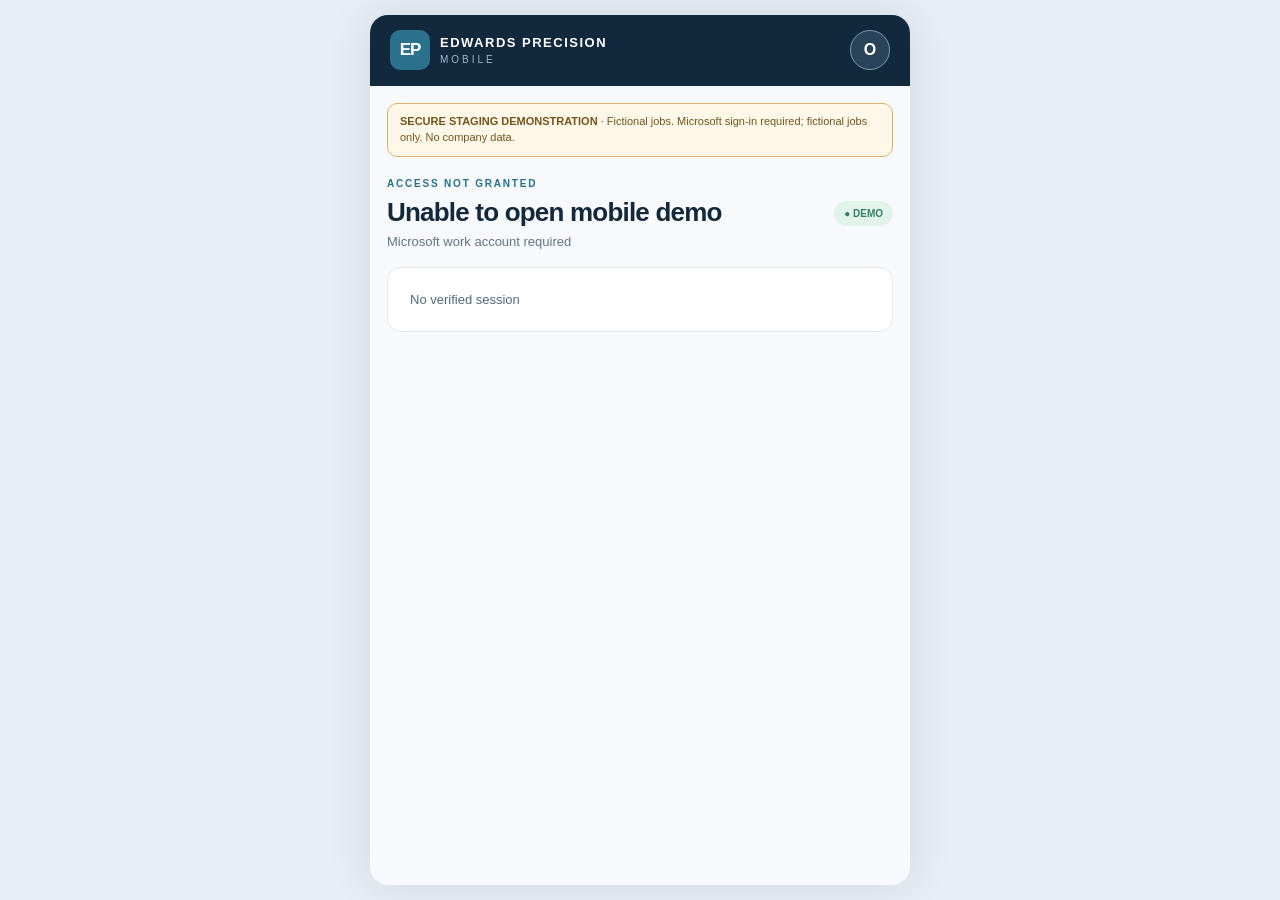
==== index.html @ 41aba646 "Add files via upload" ====
<!doctype html>
<html lang="en-GB">
<head>
<meta charset="utf-8"><meta name="viewport" content="width=device-width,initial-scale=1,viewport-fit=cover">
<meta name="theme-color" content="#12273b"><meta name="apple-mobile-web-app-capable" content="yes"><meta name="apple-mobile-web-app-status-bar-style" content="default"><meta name="apple-mobile-web-app-title" content="Edwards Mobile">
<link rel="manifest" href="manifest.webmanifest"><link rel="apple-touch-icon" sizes="180x180" href="icon-180.png"><link rel="icon" href="icon.svg" type="image/svg+xml"><link rel="stylesheet" href="styles.css">
<title>Edwards Precision Mobile — Secure Staging Demo</title>
</head>
<body>
<div class="app">
<header><div class="brand"><span class="mark">EP</span><div><strong>EDWARDS PRECISION</strong><small>MOBILE</small></div></div><button id="profile" class="profile" aria-label="Account and sign out">O</button></header>
<main>
<div class="notice"><b>SECURE STAGING DEMONSTRATION</b> · Fictional jobs. Microsoft sign-in required; fictional jobs only. No company data.</div>
<div class="top"><div><p class="eyebrow" id="roleLabel">OFFICE VIEW</p><h1 id="heading">Good morning</h1><p class="muted" id="subtitle">Overview of production</p></div><div class="pill">● DEMO</div></div>
<section id="screen"></section>
</main>
<nav aria-label="Main navigation"><button data-page="home" class="active"><span>⌂</span>Home</button><button data-page="orders"><span>▤</span>Jobs</button><button data-page="ncr"><span>⚑</span>NCRs</button><button data-page="more"><span>☷</span>More</button></nav>
</div>

<script src="app.js"></script>

</body>
</html>
---- styles.css ----
:root{font-family:-apple-system,BlinkMacSystemFont,"Segoe UI",Arial,sans-serif;color:#14283b;background:#e8eef4;font-synthesis:none}*{box-sizing:border-box}body{margin:0}.app{margin:0 auto;max-width:540px;min-height:100dvh;background:#f7f9fc;position:relative;padding-bottom:88px;box-shadow:0 0 45px #14283b1c}header{background:#12283d;color:#fff;padding:calc(15px + env(safe-area-inset-top)) 20px 16px;display:flex;align-items:center;justify-content:space-between}.brand{display:flex;gap:10px;align-items:center;letter-spacing:1.5px;font-size:13px}.brand small{display:block;font-size:10px;color:#9fbacb;letter-spacing:3px;margin-top:4px}.mark{display:grid;place-items:center;background:#2b718d;color:white;height:40px;width:40px;border-radius:10px;font-weight:800;letter-spacing:-1px;font-size:17px}.profile{border:1px solid #7c9aaf;background:#29445a;border-radius:50%;height:40px;width:40px;color:#fff;font-size:16px;font-weight:700}main{padding:17px 17px 10px}.notice{border:1px solid #d9b36e;background:#fff8e8;padding:10px 12px;border-radius:10px;font-size:11px;line-height:1.45;color:#75541e;margin-bottom:21px}.top{display:flex;align-items:center;justify-content:space-between;margin-bottom:18px}.eyebrow{color:#26718c;font-weight:800;letter-spacing:1.8px;font-size:10px;margin:0 0 8px}h1{font-size:26px;letter-spacing:-.8px;margin:0 0 6px}h2{font-size:17px;margin:0 0 13px}.muted{color:#627688;font-size:13px;margin:0}.pill{font-size:10px;color:#327f67;background:#e0f4e9;font-weight:800;padding:7px 10px;border-radius:99px}.cards{display:grid;grid-template-columns:1fr 1fr;gap:11px;margin:15px 0 22px}.stat{border:1px solid #e1e8ee;border-radius:14px;padding:15px;background:white;box-shadow:0 3px 12px #16355009}.stat .num{font-size:29px;font-weight:800;letter-spacing:-1px}.stat .label{font-size:12px;color:#627688;margin-top:5px}.stat.warn .num{color:#b65b3b}.stat.ok .num{color:#28765a}.sectionhead{display:flex;justify-content:space-between;align-items:center;margin:20px 0 11px}.sectionhead h2{margin:0}.link{border:0;color:#27728e;background:transparent;font-weight:700;font-size:12px}.job{border:1px solid #e1e8ee;background:#fff;border-radius:14px;padding:15px;margin-bottom:10px}.jobtop{display:flex;align-items:center;justify-content:space-between;gap:12px}.job b{font-size:15px}.job p{font-size:12px;color:#627688;margin:8px 0}.tag{font-size:10px;font-weight:800;padding:6px 8px;border-radius:7px;background:#e4f4ec;color:#28765a;white-space:nowrap}.tag.late{background:#fbeae3;color:#a14c33}.tag.work{background:#e7effb;color:#356598}.bar{height:6px;background:#e7edf2;border-radius:99px;overflow:hidden;margin-top:12px}.bar i{display:block;height:100%;background:#247c9c;border-radius:99px}.jobfoot{display:flex;justify-content:space-between;margin-top:9px;font-size:11px;color:#667b8c}.actions{display:grid;grid-template-columns:1fr 1fr;gap:10px}.action{background:#fff;border:1px solid #e0e8ef;border-radius:13px;padding:17px 10px;text-align:left;color:#17364c;font-weight:700;font-size:12px}.action span{display:block;font-size:22px;margin-bottom:12px;color:#27738f}.search{width:100%;background:#fff;border:1px solid #d6e1e9;border-radius:12px;font-size:15px;padding:14px;margin-bottom:12px}.empty{background:#fff;border:1px solid #e1e8ee;border-radius:14px;padding:22px;line-height:1.5;color:#536a7e;font-size:13px}.btn{border:none;background:#176e8e;color:#fff;font-weight:700;border-radius:11px;padding:13px 16px;margin-top:12px;width:100%;font-size:14px}.btn:disabled{background:#8a9ba6}.listrow{display:flex;align-items:center;justify-content:space-between;padding:15px;border-bottom:1px solid #e8edf1;background:#fff}.listrow:first-child{border-radius:13px 13px 0 0}.listrow:last-child{border-radius:0 0 13px 13px;border:none}.listrow span{font-size:12px;color:#667b8c}nav{position:fixed;bottom:0;width:min(100%,540px);background:#fff;border-top:1px solid #e1e8ee;display:flex;padding:8px 8px calc(8px + env(safe-area-inset-bottom));justify-content:space-around;box-shadow:0 -5px 20px #14283b09}nav button{flex:1;background:transparent;border:0;color:#718494;font-size:11px;font-weight:650;padding:5px}nav button span{display:block;font-size:24px;margin-bottom:3px}nav button.active{color:#176e8e}dialog{border:0;border-radius:18px;padding:22px;max-width:360px;width:90%;box-shadow:0 25px 70px #12283d55}dialog::backdrop{background:#061b30aa}dialog button{display:block;width:100%;margin-top:12px;border:0;border-radius:10px;background:#176e8e;color:#fff;padding:13px;font-weight:700}dialog button.secondary{background:#e5edf3;color:#183448}@media (min-width:600px){.app{margin:15px auto;border-radius:18px;overflow:hidden;min-height:calc(100dvh - 30px)}nav{bottom:15px;border-radius:0 0 18px 18px}}
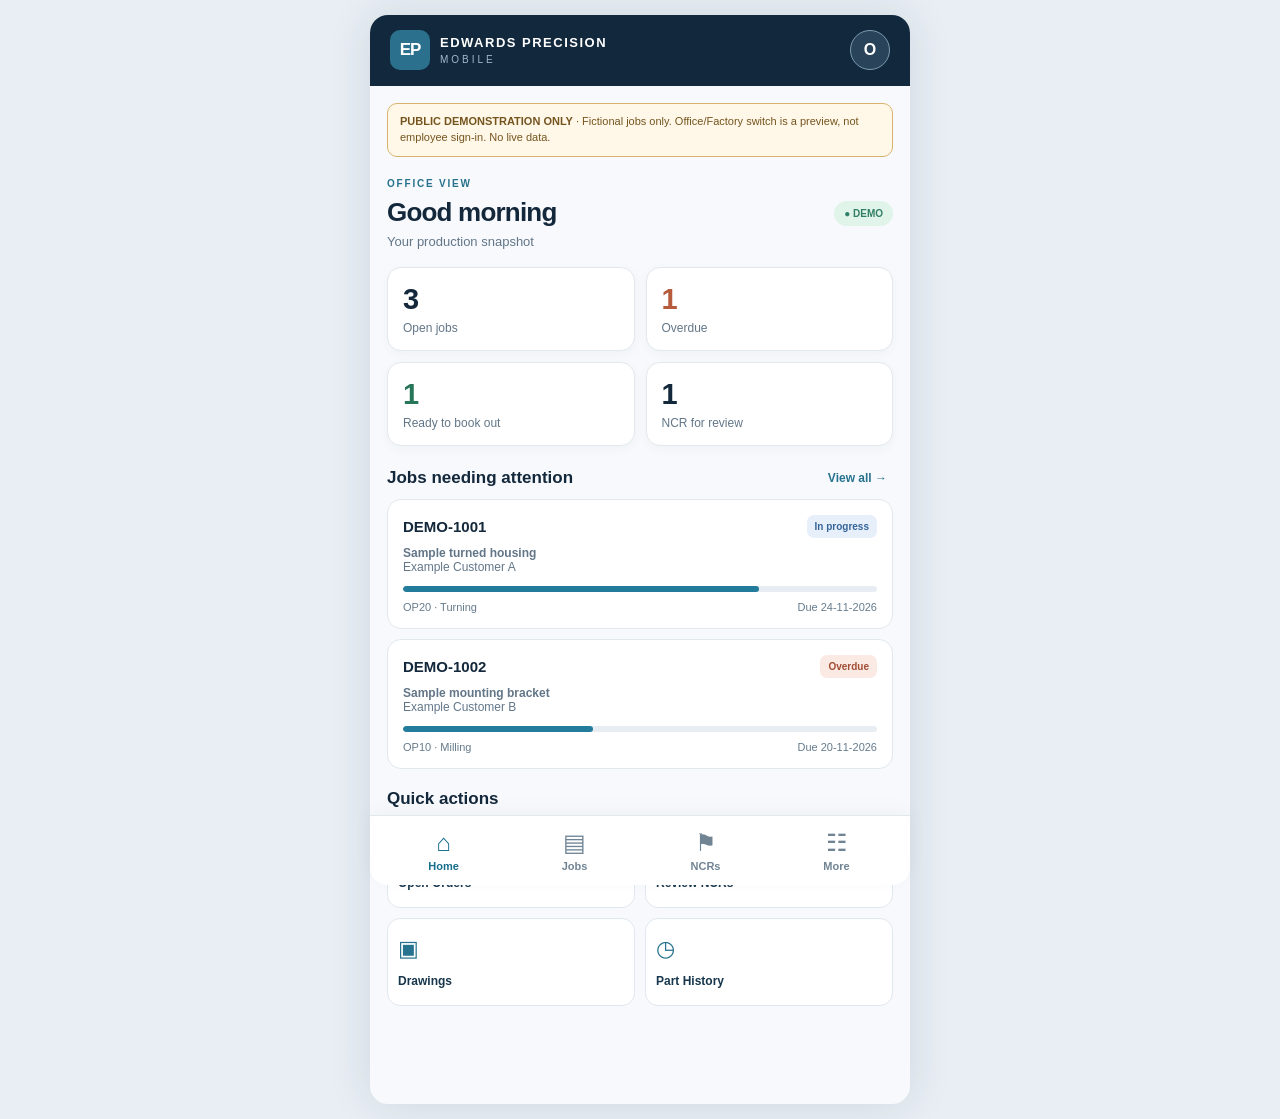
==== commit 8ca0a237: "Add files via upload" ====
--- a/index.html
+++ b/index.html
@@ -4,19 +4,19 @@
 <meta charset="utf-8"><meta name="viewport" content="width=device-width,initial-scale=1,viewport-fit=cover">
 <meta name="theme-color" content="#12273b"><meta name="apple-mobile-web-app-capable" content="yes"><meta name="apple-mobile-web-app-status-bar-style" content="default"><meta name="apple-mobile-web-app-title" content="Edwards Mobile">
 <link rel="manifest" href="manifest.webmanifest"><link rel="apple-touch-icon" sizes="180x180" href="icon-180.png"><link rel="icon" href="icon.svg" type="image/svg+xml"><link rel="stylesheet" href="styles.css">
-<title>Edwards Precision Mobile — Secure Staging Demo</title>
+<title>Edwards Precision Mobile — Public Demonstration</title>
 </head>
 <body>
 <div class="app">
-<header><div class="brand"><span class="mark">EP</span><div><strong>EDWARDS PRECISION</strong><small>MOBILE</small></div></div><button id="profile" class="profile" aria-label="Account and sign out">O</button></header>
+<header><div class="brand"><span class="mark">EP</span><div><strong>EDWARDS PRECISION</strong><small>MOBILE</small></div></div><button id="profile" class="profile" aria-label="Switch demonstration role">O</button></header>
 <main>
-<div class="notice"><b>SECURE STAGING DEMONSTRATION</b> · Fictional jobs. Microsoft sign-in required; fictional jobs only. No company data.</div>
+<div class="notice"><b>PUBLIC DEMONSTRATION ONLY</b> · Fictional jobs only. Office/Factory switch is a preview, not employee sign-in. No live data.</div>
 <div class="top"><div><p class="eyebrow" id="roleLabel">OFFICE VIEW</p><h1 id="heading">Good morning</h1><p class="muted" id="subtitle">Overview of production</p></div><div class="pill">● DEMO</div></div>
 <section id="screen"></section>
 </main>
 <nav aria-label="Main navigation"><button data-page="home" class="active"><span>⌂</span>Home</button><button data-page="orders"><span>▤</span>Jobs</button><button data-page="ncr"><span>⚑</span>NCRs</button><button data-page="more"><span>☷</span>More</button></nav>
 </div>
-
+<dialog id="roles"><form method="dialog"><h2>Preview a role</h2><p class="muted">This only changes the demonstration screen. Real access will require Microsoft work sign-in and server-enforced permissions.</p><button value="office">Office view</button><button value="factory">Factory view</button><button value="cancel" class="secondary">Cancel</button></form></dialog>
 <script src="app.js"></script>
 
 </body>
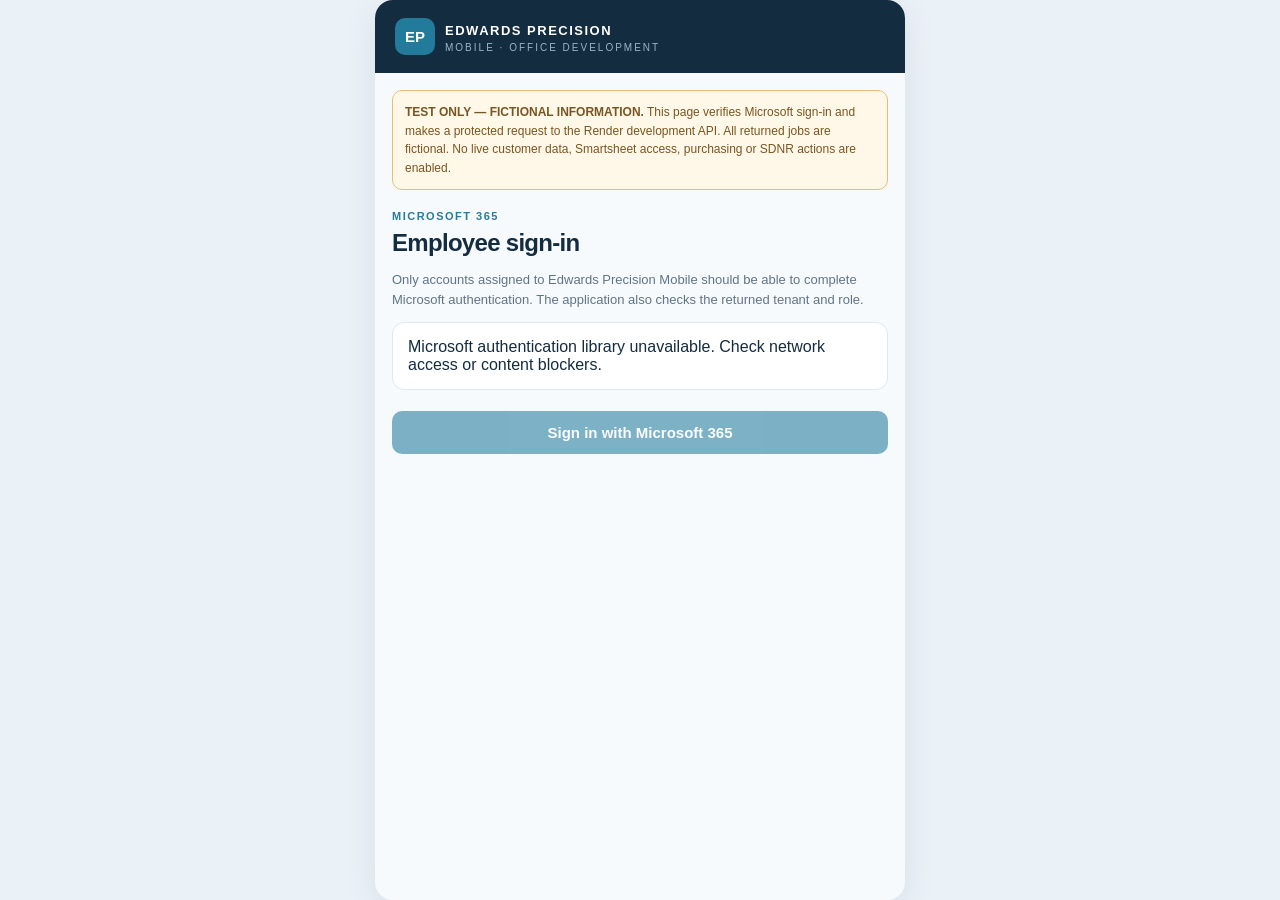
==== commit 83132ced: "Add files via upload" ====
--- a/index.html
+++ b/index.html
@@ -1,23 +1,2 @@
 <!doctype html>
-<html lang="en-GB">
-<head>
-<meta charset="utf-8"><meta name="viewport" content="width=device-width,initial-scale=1,viewport-fit=cover">
-<meta name="theme-color" content="#12273b"><meta name="apple-mobile-web-app-capable" content="yes"><meta name="apple-mobile-web-app-status-bar-style" content="default"><meta name="apple-mobile-web-app-title" content="Edwards Mobile">
-<link rel="manifest" href="manifest.webmanifest"><link rel="apple-touch-icon" sizes="180x180" href="icon-180.png"><link rel="icon" href="icon.svg" type="image/svg+xml"><link rel="stylesheet" href="styles.css">
-<title>Edwards Precision Mobile — Public Demonstration</title>
-</head>
-<body>
-<div class="app">
-<header><div class="brand"><span class="mark">EP</span><div><strong>EDWARDS PRECISION</strong><small>MOBILE</small></div></div><button id="profile" class="profile" aria-label="Switch demonstration role">O</button></header>
-<main>
-<div class="notice"><b>PUBLIC DEMONSTRATION ONLY</b> · Fictional jobs only. Office/Factory switch is a preview, not employee sign-in. No live data.</div>
-<div class="top"><div><p class="eyebrow" id="roleLabel">OFFICE VIEW</p><h1 id="heading">Good morning</h1><p class="muted" id="subtitle">Overview of production</p></div><div class="pill">● DEMO</div></div>
-<section id="screen"></section>
-</main>
-<nav aria-label="Main navigation"><button data-page="home" class="active"><span>⌂</span>Home</button><button data-page="orders"><span>▤</span>Jobs</button><button data-page="ncr"><span>⚑</span>NCRs</button><button data-page="more"><span>☷</span>More</button></nav>
-</div>
-<dialog id="roles"><form method="dialog"><h2>Preview a role</h2><p class="muted">This only changes the demonstration screen. Real access will require Microsoft work sign-in and server-enforced permissions.</p><button value="office">Office view</button><button value="factory">Factory view</button><button value="cancel" class="secondary">Cancel</button></form></dialog>
-<script src="app.js"></script>
-
-</body>
-</html>
+<html lang="en-GB"><head><meta charset="utf-8"><meta name="viewport" content="width=device-width,initial-scale=1"><meta name="theme-color" content="#142c40"><meta name="apple-mobile-web-app-capable" content="yes"><meta name="apple-mobile-web-app-title" content="Edwards Mobile"><link rel="manifest" href="./manifest.webmanifest"><link rel="apple-touch-icon" href="./icon-180.png"><title>Edwards Precision Mobile</title></head><body style="font:16px -apple-system,BlinkMacSystemFont,sans-serif;background:#eff4f8;color:#142c40;padding:25px"><h1>Edwards Precision Mobile</h1><p>Opening the Microsoft-secured Office development app…</p><p><a href="./auth-test.html">Open the app</a></p><script>window.location.replace('./auth-test.html');</script></body></html>
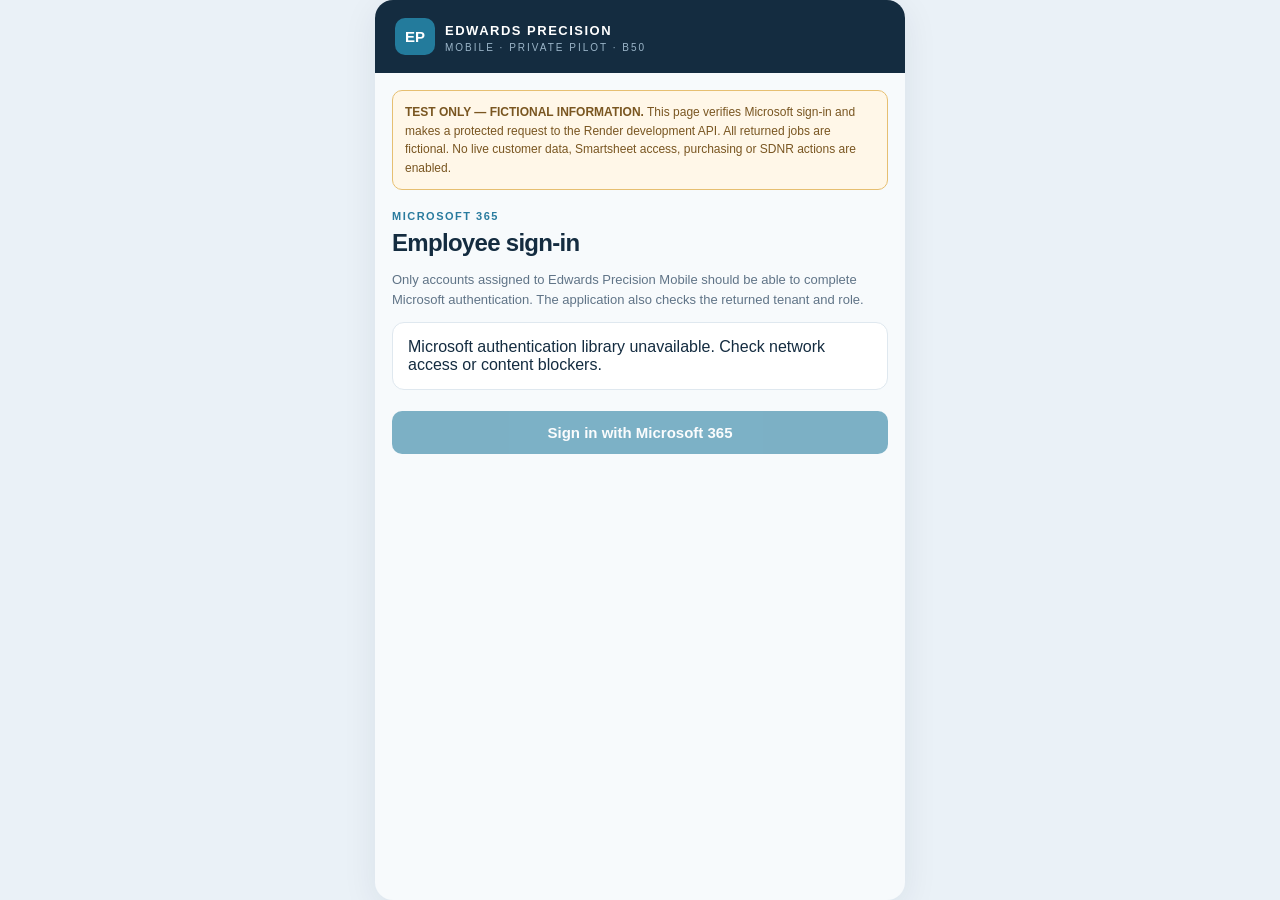
==== commit 67a4230b: "B51: restore private pilot after Microsoft sign-in and use private app as landing page" ====
--- a/index.html
+++ b/index.html
@@ -1,2 +1,2 @@
 <!doctype html>
-<html lang="en-GB"><head><meta charset="utf-8"><meta name="viewport" content="width=device-width,initial-scale=1"><meta name="theme-color" content="#142c40"><meta name="apple-mobile-web-app-capable" content="yes"><meta name="apple-mobile-web-app-title" content="Edwards Mobile"><link rel="manifest" href="./manifest.webmanifest"><link rel="apple-touch-icon" href="./icon-180.png"><title>Edwards Precision Mobile</title></head><body style="font:16px -apple-system,BlinkMacSystemFont,sans-serif;background:#eff4f8;color:#142c40;padding:25px"><h1>Edwards Precision Mobile</h1><p>Opening the Microsoft-secured Office development app…</p><p><a href="./auth-test.html">Open the app</a></p><script>window.location.replace('./auth-test.html');</script></body></html>+<html lang="en-GB"><head><meta charset="utf-8"><meta name="viewport" content="width=device-width,initial-scale=1"><meta name="theme-color" content="#142c40"><meta name="apple-mobile-web-app-capable" content="yes"><meta name="apple-mobile-web-app-title" content="Edwards Mobile"><link rel="manifest" href="./manifest.webmanifest"><link rel="apple-touch-icon" href="./icon-180.png"><title>Edwards Precision Mobile</title></head><body style="font:16px -apple-system,BlinkMacSystemFont,sans-serif;background:#eff4f8;color:#142c40;padding:25px"><h1>Edwards Precision Mobile</h1><p>Opening the Microsoft-secured private mobile pilot app…</p><p><a href="./auth-private-test.html">Open the app</a></p><script>window.location.replace('./auth-private-test.html');</script></body></html>
